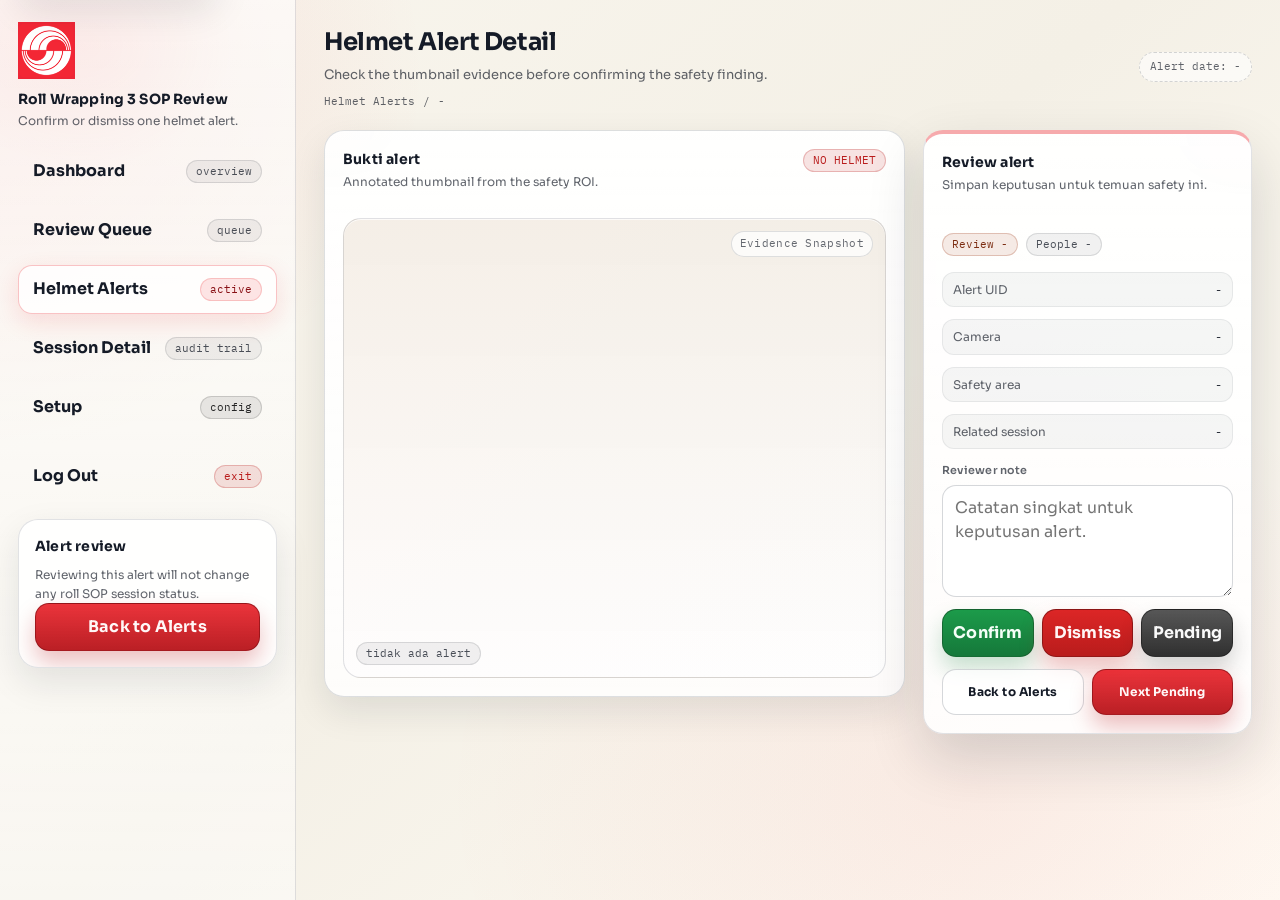
==== mockups/helmet-alert-detail.html @ d81158b2 "feat: complete helmet alert review flow Add independent alert indexing, API review storage, uploader" ====
<!DOCTYPE html>
<html lang="en">
  <head>
    <meta charset="UTF-8" />
    <meta name="viewport" content="width=device-width, initial-scale=1.0" />
    <title>Roll Wrap SOP | Helmet Alert Detail</title>
    <link rel="stylesheet" href="css/site.css" />
    <link rel="icon" type="image/png" href="assets/images.png" />
  </head>
  <body class="page-helmet-alert-detail">
    <a class="skip-link" href="#main-content">Skip to Main Content</a>
    <div class="grain" aria-hidden="true"></div>
    <div class="app">
      <aside class="sidebar">
        <div class="sidebar-brand">
          <div class="brand-visual">
            <img class="brand-logo" src="assets/images.png" alt="Site logo" width="406" height="124" fetchpriority="high" />
          </div>
          <div>
            <h1>Roll Wrapping 3 SOP Review</h1>
            <p class="sub">Confirm or dismiss one helmet alert.</p>
          </div>
        </div>

        <nav class="nav" aria-label="Primary">
          <a href="index.html">
            <strong>Dashboard</strong>
            <span class="pill">overview</span>
          </a>
          <a href="review-queue.html">
            <strong>Review Queue</strong>
            <span class="pill">queue</span>
          </a>
          <a class="active" href="helmet-alerts.html" aria-current="page">
            <strong>Helmet Alerts</strong>
            <span class="pill brand">active</span>
          </a>
          <a href="session-detail.html">
            <strong>Session Detail</strong>
            <span class="pill">audit trail</span>
          </a>
          <a href="setup.html">
            <strong>Setup</strong>
            <span class="pill ink">config</span>
          </a>
          <a class="nav-logout" href="login.html">
            <strong>Log Out</strong>
            <span class="pill no">exit</span>
          </a>
        </nav>

        <section class="panel sidebar-note">
          <h3>Alert review</h3>
          <p class="caption">Reviewing this alert will not change any roll SOP session status.</p>
          <a class="btn primary" href="helmet-alerts.html">Back to Alerts</a>
        </section>
      </aside>

      <main class="content" id="main-content">
        <header class="topbar detail-header">
          <div class="title">
            <h2>Helmet Alert Detail</h2>
            <p>Check the thumbnail evidence before confirming the safety finding.</p>
            <div class="detail-crumb">
              <a id="alert-list-link" href="helmet-alerts.html">Helmet Alerts</a>
              <span>/</span>
              <span id="alert-detail-id">-</span>
            </div>
          </div>
          <div class="filters">
            <span class="hint" id="alert-detail-date-hint">Alert date: -</span>
          </div>
        </header>

        <section class="detail-shell">
          <section class="detail-main">
            <article class="panel detail-evidence-panel">
              <div class="section-head">
                <div>
                  <h3>Bukti alert</h3>
                  <p class="caption">Annotated thumbnail from the safety ROI.</p>
                </div>
                <span class="pill no" id="alert-machine-status">NO HELMET</span>
              </div>
              <div class="big-thumb detail-thumb detail-player" id="alert-thumbnail-stage">
                <div class="frame-overlay"><span class="pill">Memuat bukti...</span></div>
              </div>
            </article>
          </section>

          <aside class="detail-rail">
            <article class="panel detail-decision-panel">
              <div class="section-head">
                <div>
                  <h3>Review alert</h3>
                  <p class="caption">Simpan keputusan untuk temuan safety ini.</p>
                </div>
              </div>

              <div class="detail-status-row">
                <span class="pill pending" id="alert-review-status">Review -</span>
                <span class="pill" id="alert-person-count">People -</span>
              </div>

              <div class="meta queue-facts">
                <div class="row">
                  <span class="key">Alert UID</span>
                  <span class="val" id="alert-detail-uid">-</span>
                </div>
                <div class="row">
                  <span class="key">Camera</span>
                  <span class="val" id="alert-detail-camera">-</span>
                </div>
                <div class="row">
                  <span class="key">Safety area</span>
                  <span class="val" id="alert-detail-area">-</span>
                </div>
                <div class="row">
                  <span class="key">Related session</span>
                  <span class="val" id="alert-detail-session">-</span>
                </div>
              </div>

              <form id="alert-review-form" class="detail-decision-form">
                <input id="alert-review-status-input" name="status" type="hidden" value="PENDING" />
                <div class="field">
                  <label for="alert-review-note">Reviewer note</label>
                  <textarea id="alert-review-note" name="review_note" placeholder="Catatan singkat untuk keputusan alert."></textarea>
                </div>
                <div class="detail-decision-grid">
                  <button class="btn yes alert-decision-btn" type="submit" data-alert-status="CONFIRMED">Confirm</button>
                  <button class="btn no alert-decision-btn" type="submit" data-alert-status="DISMISSED">Dismiss</button>
                  <button class="btn secondary alert-decision-btn" type="submit" data-alert-status="PENDING">Pending</button>
                </div>
                <div class="detail-nav-row">
                  <a class="btn" id="alert-back-link" href="helmet-alerts.html">Back to Alerts</a>
                  <a class="btn primary" id="alert-next-link" href="helmet-alerts.html">Next Pending</a>
                </div>
              </form>
            </article>
          </aside>
        </section>
      </main>
    </div>
    <script src="js/site.js"></script>
  </body>
</html>
---- mockups/css/site.css ----
@import url("./foundation.css");
@import url("./portal-core.css");
@import url("./portal-pages.css");
@import url("./page-queue.css");
@import url("./page-detail.css");
@import url("./portal-states.css");
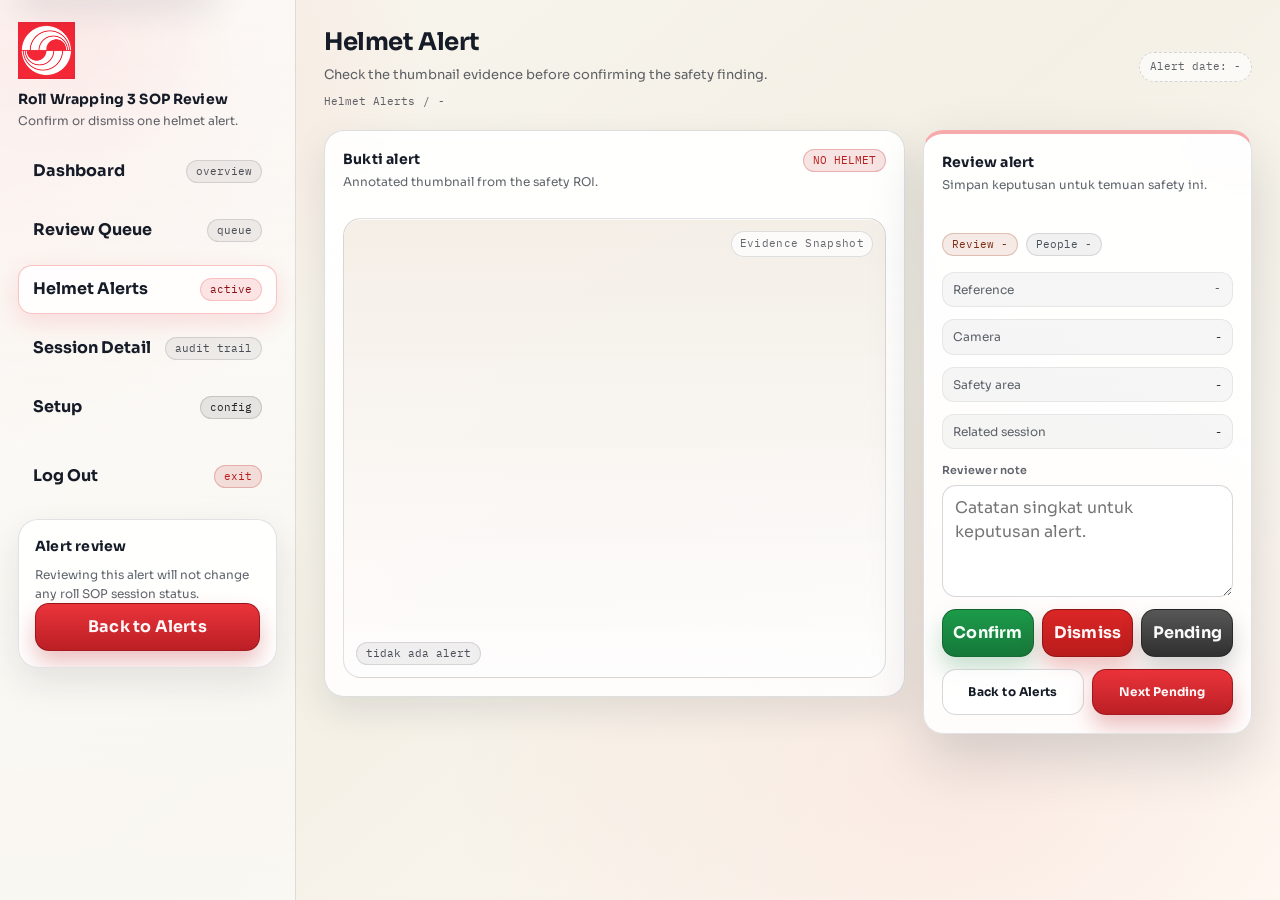
==== commit 2b74c9ed: "feat(helmet-alerts): enhance camera ID handling and UI display for alerts: - show opeartor-friendly " ====
--- a/mockups/helmet-alert-detail.html
+++ b/mockups/helmet-alert-detail.html
@@ -4,7 +4,7 @@
     <meta charset="UTF-8" />
     <meta name="viewport" content="width=device-width, initial-scale=1.0" />
     <title>Roll Wrap SOP | Helmet Alert Detail</title>
-    <link rel="stylesheet" href="css/site.css" />
+    <link rel="stylesheet" href="css/site.css?v=20260914-helmet-alert-ui" />
     <link rel="icon" type="image/png" href="assets/images.png" />
   </head>
   <body class="page-helmet-alert-detail">
@@ -59,7 +59,7 @@
       <main class="content" id="main-content">
         <header class="topbar detail-header">
           <div class="title">
-            <h2>Helmet Alert Detail</h2>
+            <h2 id="alert-detail-name">Helmet Alert</h2>
             <p>Check the thumbnail evidence before confirming the safety finding.</p>
             <div class="detail-crumb">
               <a id="alert-list-link" href="helmet-alerts.html">Helmet Alerts</a>
@@ -104,8 +104,8 @@
 
               <div class="meta queue-facts">
                 <div class="row">
-                  <span class="key">Alert UID</span>
-                  <span class="val" id="alert-detail-uid">-</span>
+                  <span class="key">Reference</span>
+                  <span class="val alert-reference" id="alert-detail-uid">-</span>
                 </div>
                 <div class="row">
                   <span class="key">Camera</span>
@@ -142,6 +142,6 @@
         </section>
       </main>
     </div>
-    <script src="js/site.js"></script>
+    <script src="js/site.js?v=20260914-helmet-alert-ui"></script>
   </body>
 </html>
--- a/mockups/css/site.css
+++ b/mockups/css/site.css
@@ -4,3 +4,26 @@
 @import url("./page-queue.css");
 @import url("./page-detail.css");
 @import url("./portal-states.css");
+
+.page-helmet-alerts .alert-name {
+  font-family: var(--sans);
+  font-size: 12px;
+  font-weight: 700;
+  letter-spacing: -0.01em;
+}
+
+.page-helmet-alerts .alert-camera {
+  display: inline-block;
+  max-width: 18ch;
+  overflow: hidden;
+  text-overflow: ellipsis;
+  vertical-align: middle;
+  white-space: nowrap;
+}
+
+.page-helmet-alert-detail .alert-reference {
+  color: var(--muted);
+  font-family: var(--mono);
+  font-size: 11px;
+  letter-spacing: 0.06em;
+}
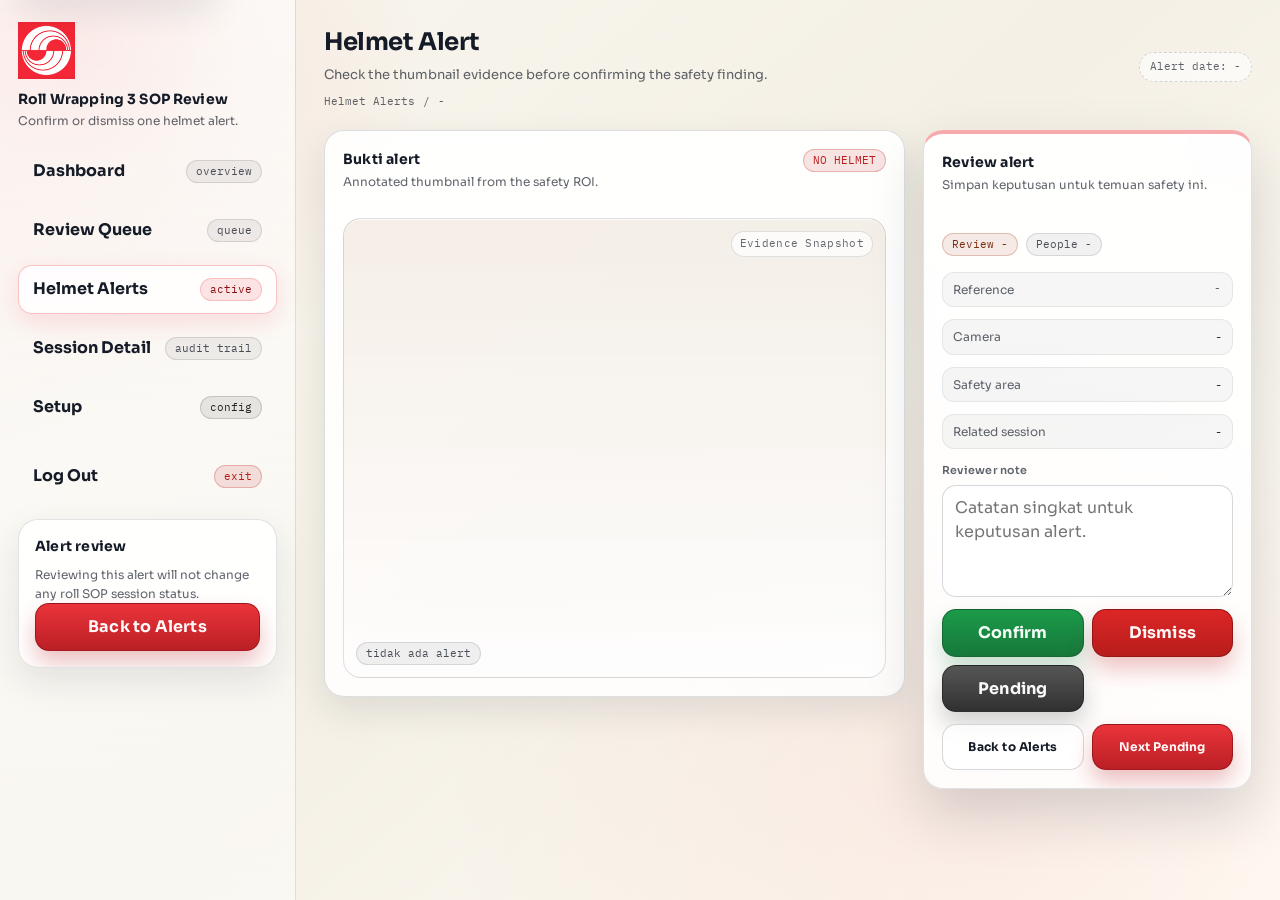
==== commit f566e943: "Refactor: Split the single `site.js` into functional modules that are more maintainable. Frist pass " ====
--- a/mockups/helmet-alert-detail.html
+++ b/mockups/helmet-alert-detail.html
@@ -142,6 +142,6 @@
         </section>
       </main>
     </div>
-    <script src="js/site.js?v=20260914-helmet-alert-ui"></script>
+    <script type="module" src="js/site.js?v=20260914-helmet-alert-ui"></script>
   </body>
 </html>
--- a/mockups/css/site.css
+++ b/mockups/css/site.css
@@ -2,7 +2,7 @@
 @import url("./portal-core.css");
 @import url("./portal-pages.css");
 @import url("./page-queue.css");
-@import url("./page-detail.css");
+@import url("./page-detail.css?v=20260930-scope-review");
 @import url("./portal-states.css");
 
 .page-helmet-alerts .alert-name {
